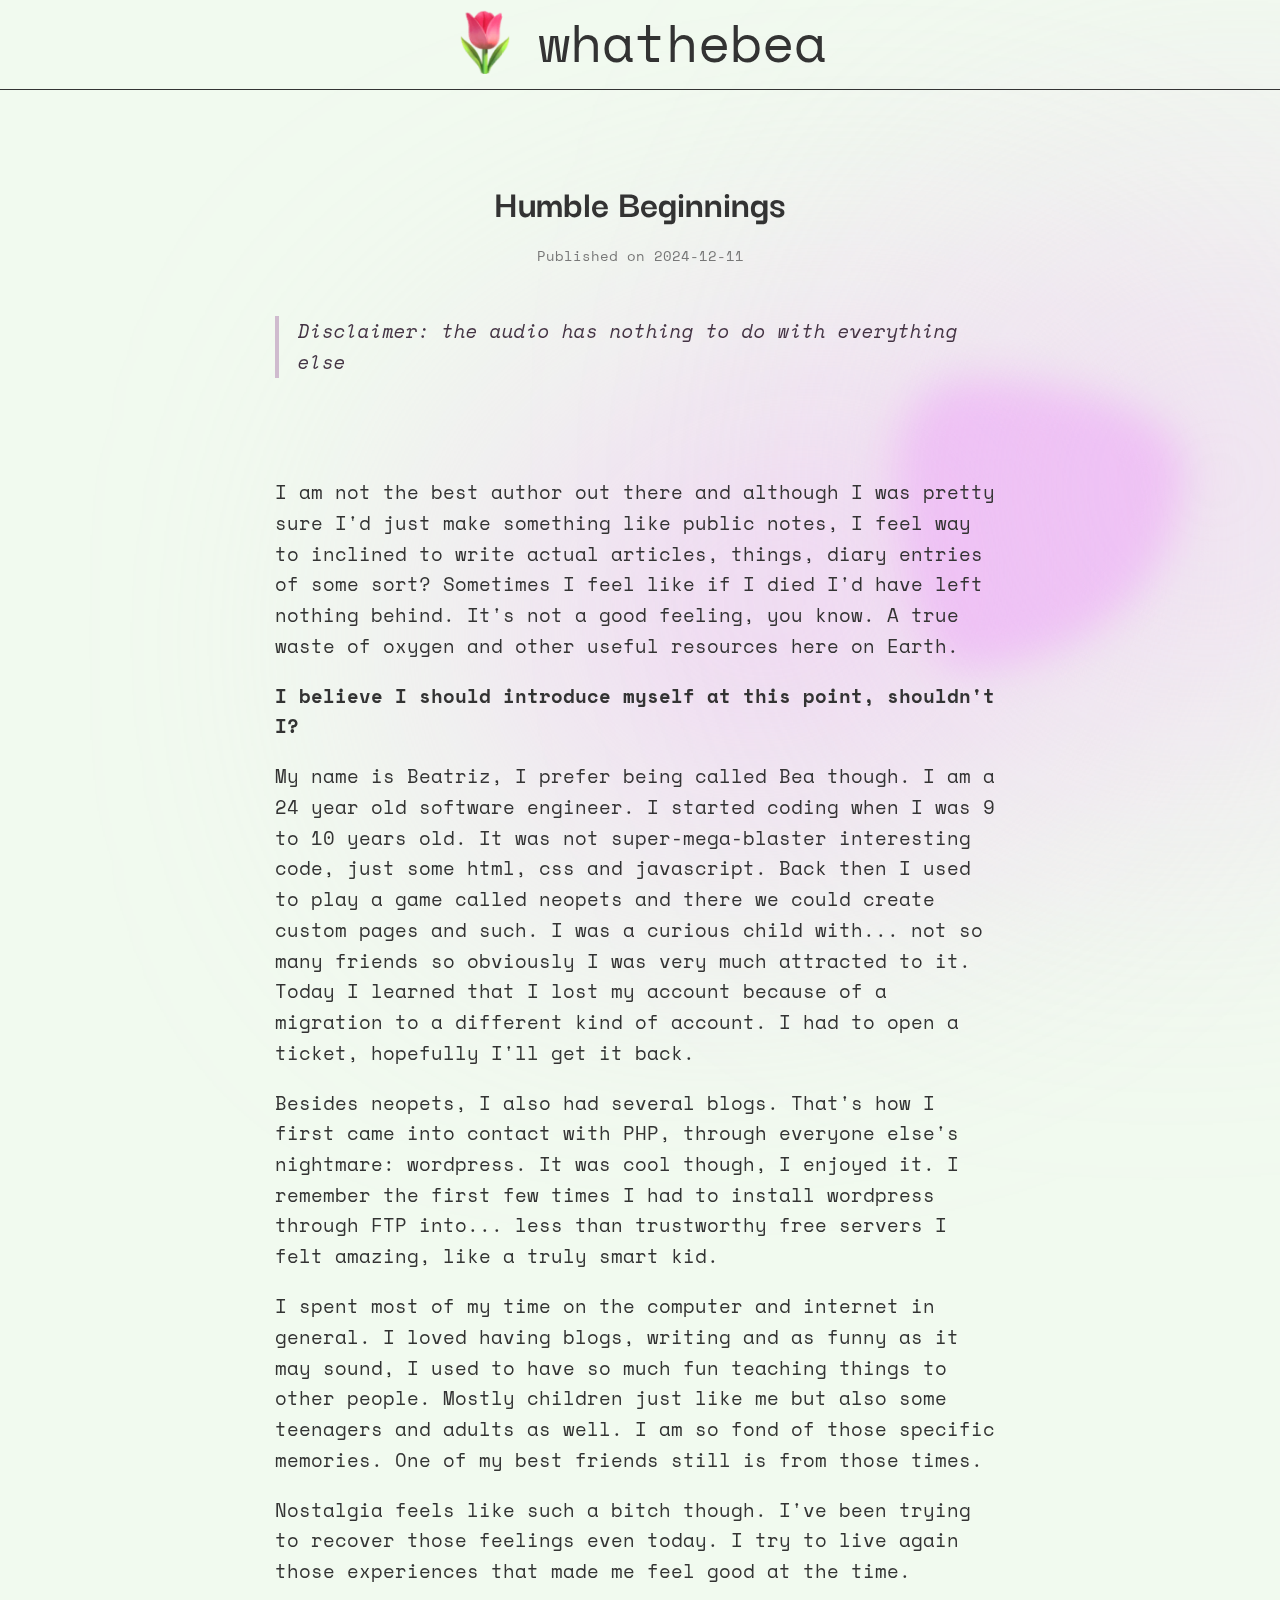
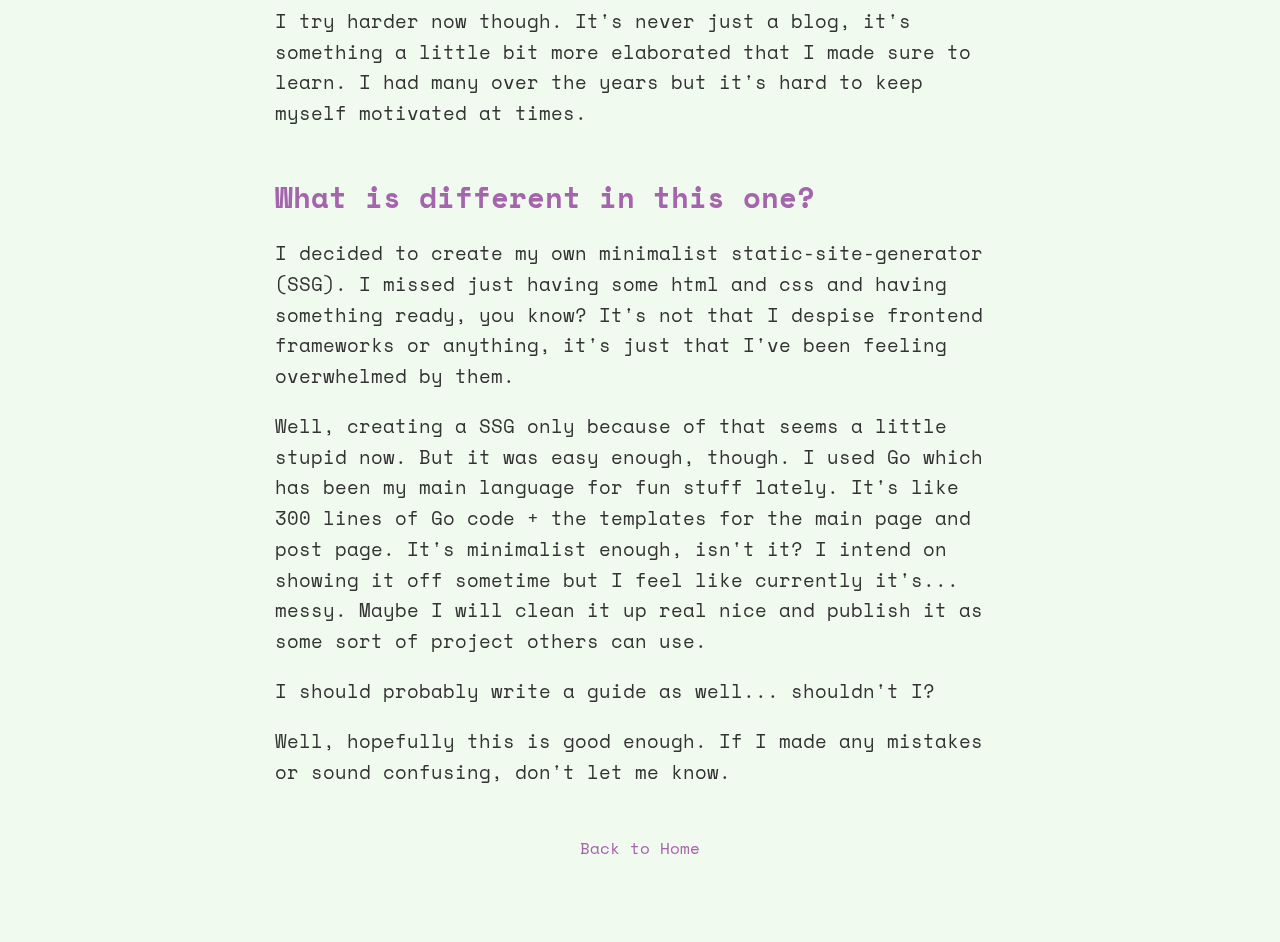
==== introduction.html @ f908b26f "first post" ====
<!DOCTYPE html>
<html lang="en">
<head>
    <meta charset="UTF-8">
    <title>Humble Beginnings - whathebea</title>
    <link rel="stylesheet" href="styles.css">
</head>
<body>
    <header class="header">
        <h1 class="header-title">
            <a href="index.html">
                <img src="assets/Tulip.png" alt="Tulip" class="header-tulip"/>
                whathebea
            </a>
        </h1>
        <div class="black-line"></div>
    </header>
    
    <div class="animation-container">
        <div class="shape1"></div>
        <div class="shape2"></div>
        <div class="shape3"></div>
    </div>
    
    <div class="post-page-container">
        <h2 class="post-title">Humble Beginnings</h2>
        <p class="post-meta">Published on 2024-12-11</p>
        <div class="post-content">
            <blockquote>
<p>Disclaimer: the audio has nothing to do with everything else</p>
</blockquote>
<div><iframe width="300" height="60" src="https://vocaroo.com/embed/1cDn99GsMZhn?autoplay=0" frameborder="0" allow="autoplay"></iframe><br><a href="https://voca.ro/1cDn99GsMZhn" title="Vocaroo Voice Recorder" target="_blank"></a></div>
<p>I am not the best author out there and although I was pretty sure I'd just make something like public notes, I feel way to inclined to write actual articles, things, diary entries of some sort? Sometimes I feel like if I died I'd have left nothing behind. It's not a good feeling, you know. A true waste of oxygen and other useful resources here on Earth.</p>
<p><strong>I believe I should introduce myself at this point, shouldn't I?</strong></p>
<p>My name is Beatriz, I prefer being called Bea though. I am a 24 year old software engineer. I started coding when I was 9 to 10 years old. It was not super-mega-blaster interesting code, just some html, css and javascript. Back then I used to play a game called neopets and there we could create custom pages and such. I was a curious child with... not so many friends so obviously I was very much attracted to it. Today I learned that I lost my account because of a migration to a different kind of account. I had to open a ticket, hopefully I'll get it back.</p>
<p>Besides neopets, I also had several blogs. That's how I first came into contact with PHP, through everyone else's nightmare: wordpress. It was cool though, I enjoyed it. I remember the first few times I had to install wordpress through FTP into... less than trustworthy free servers I felt amazing, like a truly smart kid.</p>
<p>I spent most of my time on the computer and internet in general. I loved having blogs, writing and as funny as it may sound, I used to have so much fun teaching things to other people. Mostly children just like me but also some teenagers and adults as well. I am so fond of those specific memories. One of my best friends still is from those times.</p>
<p>Nostalgia feels like such a bitch though. I've been trying to recover those feelings even today. I try to live again those experiences that made me feel good at the time.</p>
<p>I try harder now though. It's never just a blog, it's something a little bit more elaborated that I made sure to learn. I had many over the years but it's hard to keep myself motivated at times.</p>
<h2 id="what-is-different-in-this-one">What is different in this one?</h2>
<p>I decided to create my own minimalist static-site-generator (SSG). I missed just having some html and css and having something ready, you know? It's not that I despise frontend frameworks or anything, it's just that I've been feeling overwhelmed by them.</p>
<p>Well, creating a SSG only because of that seems a little stupid now. But it was easy enough, though. I used Go which has been my main language for fun stuff lately. It's like 300 lines of Go code + the templates for the main page and post page. It's minimalist enough, isn't it? I intend on showing it off sometime but I feel like currently it's... messy. Maybe I will clean it up real nice and publish it as some sort of project others can use.</p>
<p>I should probably write a guide as well... shouldn't I?</p>
<p>Well, hopefully this is good enough. If I made any mistakes or sound confusing, don't let me know.</p>

        </div>
        <p class="back-link"><a href="index.html">Back to Home</a></p>
    </div>
</body>
</html>
---- styles.css ----
@import url('https://fonts.googleapis.com/css2?family=Darker+Grotesque:wght@700&family=Red+Hat+Mono:ital,wght@0,300..700;1,300..700&family=Space+Mono:ital,wght@0,400;0,700;1,400;1,700&display=swap');

* {
  margin: 0;
  padding: 0;
  box-sizing: border-box;
}

body {
  font-family: "Space Mono", monospace;
  background-color: #F1FAEF;
  color: #333;
  line-height: 1.6;
}

h1, h2, h3, h4, h5, h6 {
  color: #333;
  margin-bottom: 0.5em;
}

ul, ol {
  list-style: none;
  padding-left: 0;
  margin-bottom: 1em;
}

ul li, ol li {
  margin-bottom: 0.5em;
}

a {
  text-decoration: none;
  color: #007acc;
  transition: color 0.3s ease;
}

a:hover {
  text-decoration: underline;
}

.header {
  display: flex;
  flex-direction: column;
  align-items: center; 
  justify-content: center;
  margin-bottom: 20px;
}

.header-title {
  display: flex;
  align-items: center;
  justify-content: center;
  font-size: 3.3rem;
  font-weight: 400;
  margin-bottom: 5px; 
}

.header-title a {
  display: flex;
  align-items: center;
  text-decoration: none;
  color: inherit;
}

.header-title a:hover {
  text-decoration: none;
}

.header-tulip {
  max-width: 90px;
  max-height: 90px;
  margin-right: 20px; 
}

.black-line {
  width: 100%;
  height: 1px;
  background-color: #333;
}

.bio {
  display: flex;
  flex-direction: column;
  align-items: center;
  justify-content: center;
  margin-top: 20px;
}

.bio p {
  font-size: 1.2rem;
  text-align: center;
}

.animation-container {
  background: #F1FAEF;
  position: fixed;
  z-index: -9;
  height: 100%;
  width: 100%;
}

.shape1, .shape2, .shape3 {
  position: absolute;
  background: #EFC3F5;
  filter: blur(20px);
}

.shape1 {
  top: 30%;
  left: 70%;
  width: 18rem;
  height: 18rem;
  border-radius: 24% 76% 77% 23% / 30% 30% 70% 70%;
  animation: shape1 20s infinite;
}

.shape2 {
  top: 33%;
  left: 40%;
  width: 35rem;
  height: 25rem;
  border-radius: 73% 27% 77% 23% / 53% 4% 96% 47%;
  filter: blur(12rem);
  animation: shape2 35s infinite;
}

.shape3 {
  top: 20%;
  left: 80%;
  width: 25rem;
  height: 25rem;
  border-radius: 70% 30% 80% 20% / 42% 25% 75% 58%;
  filter: blur(14rem);
  animation: shape3 35s infinite;
}

@keyframes shape1 {
  0% {
    transform: translate(0, 0);
    border-radius: 24% 76% 77% 23% / 30% 30% 70% 70%;
  }

  25% {
    transform: translate(-55%, -10%);
    border-radius: 28% 72% 81% 19% / 78% 25% 75% 22%;
    height: 40rem;
    width: 70rem;
  }

  50% {
    transform: translate(-90%, -10%);
    border-radius: 60% 40% 0% 100% / 1% 74% 26% 99%;
  }

  75% {
    transform: translate(-30%, -10%);
    border-radius: 0% 100% 100% 0% / 0% 100% 100% 0%;
    height: 30rem;
    width: 45rem;
  }

  100% {
    transform: translate(0%, 0%);
    border-radius: 24% 76% 77% 23% / 30% 30% 70% 70%;
  }
}

@keyframes shape2 {
  0% {
    transform: translate(0, 0);
    border-radius: 73% 27% 77% 23% / 53% 4% 96% 47%;
  }

  25% {
    transform: translate(-55%, -55%);
    border-radius: 28% 72% 81% 19% / 78% 25% 75% 22%;
    height: 50rem;
    width: 50rem;
  }

  50% {
    transform: translate(-70%, -70%);
    border-radius: 60% 40% 0% 100% / 1% 74% 26% 99%;
  }

  75% {
    transform: translate(-30%, -30%);
    border-radius: 0% 100% 100% 0% / 0% 100% 100% 0%;
  }

  100% {
    transform: translate(0%, 0%);
    border-radius: 73% 27% 77% 23% / 53% 4% 96% 47%;
  }
}

@keyframes shape3 {
  0% {
    transform: translate(0, 0);
    border-radius: 70% 30% 80% 20% / 42% 25% 75% 58%;
  }

  25% {
    transform: translate(-125%, -25%);
    border-radius: 28% 72% 81% 19% / 78% 25% 75% 22%;
    height: 50rem;
    width: 50rem;
  }

  50% {
    transform: translate(-90%, -35%);
    border-radius: 60% 40% 0% 100% / 1% 74% 26% 99%;
  }

  75% {
    transform: translate(-30%, -40%);
    border-radius: 0% 100% 100% 0% / 0% 100% 100% 0%;
  }

  100% {
    transform: translate(0%, 0%);
    border-radius: 70% 30% 80% 20% / 42% 25% 75% 58%;
  }
}

.post-container {
  position: relative; 
  display: flex;
  flex-direction: column;
  align-items: center;
  padding: 40px 20px; 
  width: 80%;
  max-width: 800px; 
  margin: 40px auto;
  border-radius: 10px; 
  z-index: 1; 
}

.post-page-container {
  position: relative; 
  display: flex;
  flex-direction: column;
  align-items: center;
  padding: 40px 20px; 
  width: 80%;
  max-width: 800px; 
  margin: 40px auto;
  border-radius: 10px;
  z-index: 1; 
}

.post-title {
  font-family: "Darker Grotesque", sans-serif;
  font-size: 2.5rem;
  color: #333;
  margin-bottom: 10px;
  text-align: center;
}

.post-meta {
  color: #777;
  font-size: 0.9em;
  margin-bottom: 20px; /* Space below meta */
  text-align: center;
  width: 100%;
}

.post-content {
  font-size: 1.2rem;
  line-height: 1.8;
  color: #333;
  width: 100%;
  padding: 0 15px; 
}

.back-link {
  text-align: center;
  margin-top: 30px;
  width: 100%;
}


.post-section-title,
.post-section-content {
  width: 100%;
  text-align: left;
  margin: 0;
  padding-bottom: 10px;
}

.post-container ul {
  display: grid;
  grid-template-columns: repeat(auto-fit, minmax(200px, 1fr));
  gap: 20px;
  width: 100%;
  margin-top: 20px;
}

.post-container li {
  background-color: transparent;
  border: 1px solid #0F1020;
  border-radius: 20px;
  box-shadow: 4px 4px 0 0 rgba(0, 0, 0, 0.1);
  padding: 15px;
}

.post-container a {
  color: #A465AC;
  font-size: 1.5em;
  text-decoration: none;
}

.post-container a:hover {
  text-decoration: underline;
}

.post-meta-index {
  display: block;
  margin-top: 5px;
  font-size: 0.9em;
  color: #333;
}


@media (min-width: 1200px) {
  .header-title {
    font-size: 3.3rem;
  }

  .header-tulip {
    max-width: 90px;
    max-height: 90px;
    margin-right: 20px;
  }

  .post-title {
    font-size: 2.5rem;
  }

  .post-content {
    font-size: 1.2rem;
  }

  .post-container ul {
    grid-template-columns: repeat(auto-fit, minmax(200px, 1fr));
  }
}

@media (max-width: 1199px) and (min-width: 768px) {
  .header-title {
    font-size: 3rem;
  }

  .header-tulip {
    max-width: 80px;
    max-height: 80px;
    margin-right: 15px;
  }

  .post-container {
    width: 85%;
    padding: 35px 15px;
  }

  .post-title {
    font-size: 2.2rem;
  }

  .post-content {
    font-size: 1.1rem;
  }

  .post-container ul {
    grid-template-columns: repeat(auto-fit, minmax(180px, 1fr));
  }
}

@media (max-width: 767px) {
  .header-title {
    font-size: 2.5rem;
  }

  .header-tulip {
    max-width: 70px;
    max-height: 70px;
    margin-right: 10px;
  }

  .post-container {
    width: 90%;
    padding: 30px 10px;
  }

  .post-title {
    font-size: 2rem;
  }

  .post-content {
    font-size: 1rem;
  }

  /* Adjust grid columns */
  .post-container ul {
    grid-template-columns: repeat(auto-fit, minmax(100%, 1fr));
  }
}

/* Extra Small Screens */
@media (max-width: 480px) {
  .header-title {
    font-size: 5rem!important;
  }

  .bio {
    font-size: 1.25rem;
  }

  .header-tulip {
    max-width: 60px;
    max-height: 60px;
    margin-right: 5px;
  }

  .post-container {
    width: 95%;
    padding: 20px 5px;
  }

  .post-title {
    font-size: 1.8rem;
  }

  .post-content {
    font-size: 0.9rem;
  }

  .post-container ul {
    grid-template-columns: 1fr;
  }
}


.post-page-container a {
  color: #A465AC!important;
  text-decoration: none;
}

.post0-page-container a:hover {
  text-decoration: underline;
}

.post-content h1,
.post-content h2,
.post-content h3,
.post-content h4,
.post-content h5,
.post-content h6 {
  color: #A465AC!important;
  margin-top: 1.5em;
  margin-bottom: 0.5em;
}

.post-content p {
  margin-bottom: 1em;
  line-height: 1.6;
}

.post-content img {
  max-width: 100%;
  height: auto;
  border-radius: 5px;
  margin-bottom: 1em;
}

.post-content blockquote {
  border-left: 4px solid #cfbbce;
  padding-left: 1em;
  color: #443444;
  margin: 1.5em 0;
  font-style: italic;
}

.post-content pre {
  background-color: hsl(0, 0%, 100%, 0.2);
  padding: 1em;
  overflow-x: auto;
  border-radius: 5px;
  margin-bottom: 1em;
  border: 1px solid #ddd;
  backdrop-filter: blur(30px);
}

.post-content code {
  padding: 0.2em 0.4em;
  border-radius: 3px;
}

.post-content table {
  background-color: #F1FAEF;
  width: 100%;
  border-collapse: collapse;
  margin-bottom: 1em;
}

.post-content th,
.post-content td {
  border: 1px solid #6a7f65;
  padding: 0.8em;
  text-align: left;
}

.post-content th {
  background-color: #f2f2f2;
}

.post-content hr {
  border: none;
  border-top: 1px solid #a85a9f;
  margin: 2em 0;
}

.post-content ul,
.post-content ol {
  padding-left: 1.5em;
  margin-bottom: 1em;
}

.post-content ul li,
.post-content ol li {
  margin-bottom: 0.5em;
}
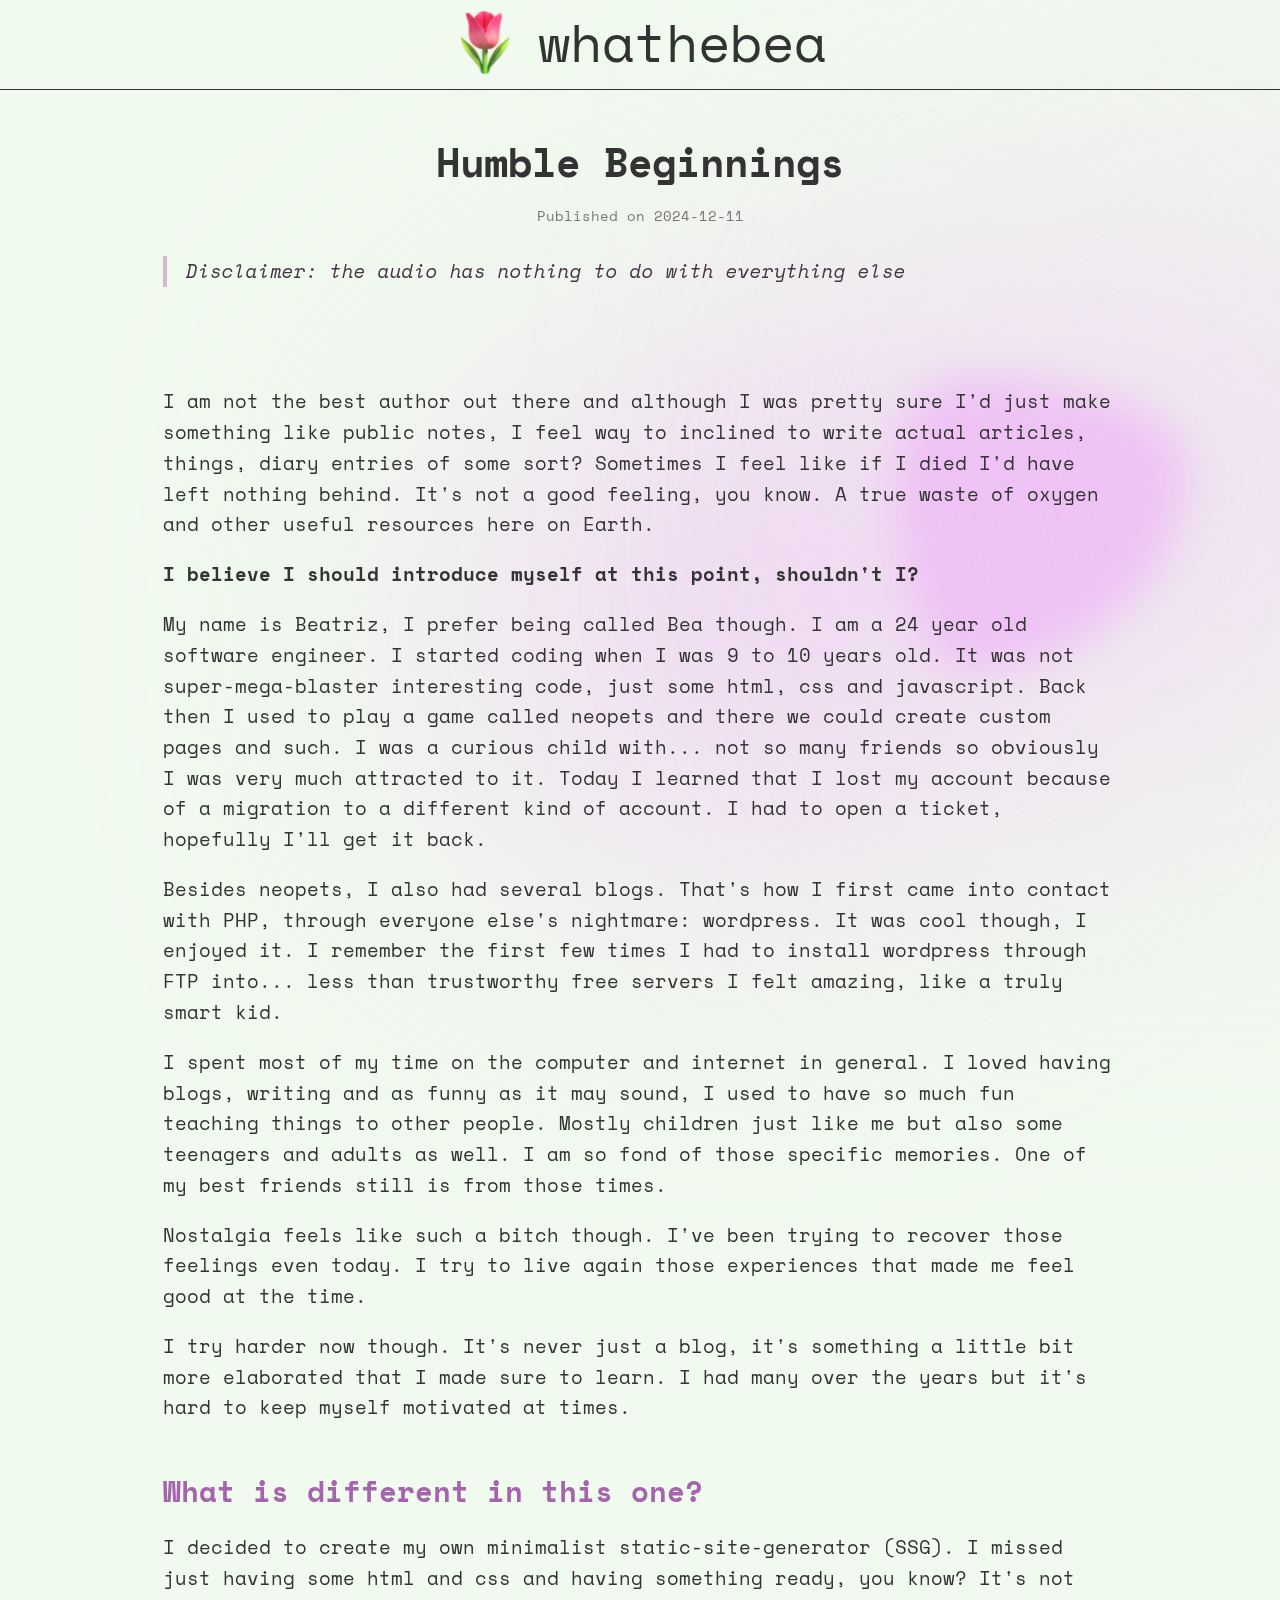
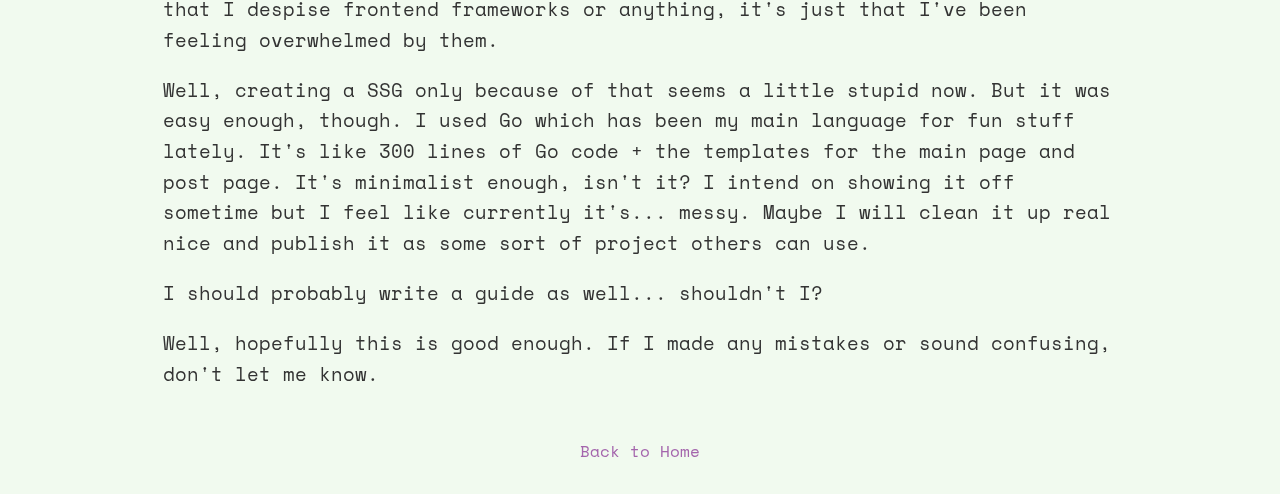
==== commit 2426ebab: "responsive mobile" ====
--- a/introduction.html
+++ b/introduction.html
@@ -2,6 +2,7 @@
 <html lang="en">
 <head>
     <meta charset="UTF-8">
+    <meta name="viewport" content="width=device-width, initial-scale=1.0">
     <title>Humble Beginnings - whathebea</title>
     <link rel="stylesheet" href="styles.css">
 </head>
--- a/styles.css
+++ b/styles.css
@@ -30,7 +30,6 @@
 
 a {
   text-decoration: none;
-  color: #007acc;
   transition: color 0.3s ease;
 }
 
@@ -50,7 +49,7 @@
   display: flex;
   align-items: center;
   justify-content: center;
-  font-size: 3.3rem;
+  font-size: 2.7rem;
   font-weight: 400;
   margin-bottom: 5px; 
 }
@@ -228,10 +227,9 @@
   display: flex;
   flex-direction: column;
   align-items: center;
-  padding: 40px 20px; 
-  width: 80%;
-  max-width: 800px; 
-  margin: 40px auto;
+  padding: 20px; 
+  width: 100%;
+  margin:0 auto;
   border-radius: 10px; 
   z-index: 1; 
 }
@@ -241,16 +239,14 @@
   display: flex;
   flex-direction: column;
   align-items: center;
-  padding: 40px 20px; 
-  width: 80%;
-  max-width: 800px; 
-  margin: 40px auto;
+  padding: 20px; 
+  width: 100%;
+  margin: 10px auto;
   border-radius: 10px;
   z-index: 1; 
 }
 
 .post-title {
-  font-family: "Darker Grotesque", sans-serif;
   font-size: 2.5rem;
   color: #333;
   margin-bottom: 10px;
@@ -260,7 +256,6 @@
 .post-meta {
   color: #777;
   font-size: 0.9em;
-  margin-bottom: 20px; /* Space below meta */
   text-align: center;
   width: 100%;
 }
@@ -323,119 +318,33 @@
 
 
 @media (min-width: 1200px) {
+  .post-container { 
+    width: 80%;
+
+  }
+  .post-page-container {
+    max-width: 80%;
+  }
   .header-title {
     font-size: 3.3rem;
-  }
-
-  .header-tulip {
-    max-width: 90px;
-    max-height: 90px;
-    margin-right: 20px;
-  }
-
-  .post-title {
-    font-size: 2.5rem;
-  }
-
-  .post-content {
-    font-size: 1.2rem;
-  }
-
-  .post-container ul {
-    grid-template-columns: repeat(auto-fit, minmax(200px, 1fr));
-  }
-}
-
-@media (max-width: 1199px) and (min-width: 768px) {
-  .header-title {
-    font-size: 3rem;
-  }
-
-  .header-tulip {
-    max-width: 80px;
-    max-height: 80px;
-    margin-right: 15px;
-  }
-
-  .post-container {
-    width: 85%;
-    padding: 35px 15px;
-  }
-
-  .post-title {
-    font-size: 2.2rem;
-  }
-
-  .post-content {
-    font-size: 1.1rem;
-  }
-
-  .post-container ul {
-    grid-template-columns: repeat(auto-fit, minmax(180px, 1fr));
-  }
-}
-
-@media (max-width: 767px) {
-  .header-title {
-    font-size: 2.5rem;
   }
 
   .header-tulip {
     max-width: 70px;
     max-height: 70px;
-    margin-right: 10px;
-  }
-
-  .post-container {
-    width: 90%;
-    padding: 30px 10px;
+    margin-right: 20px;
   }
 
   .post-title {
-    font-size: 2rem;
+    font-size: 2.5rem;
   }
 
   .post-content {
-    font-size: 1rem;
-  }
-
-  /* Adjust grid columns */
+    font-size: 1.2rem;
+  }
+
   .post-container ul {
-    grid-template-columns: repeat(auto-fit, minmax(100%, 1fr));
-  }
-}
-
-/* Extra Small Screens */
-@media (max-width: 480px) {
-  .header-title {
-    font-size: 5rem!important;
-  }
-
-  .bio {
-    font-size: 1.25rem;
-  }
-
-  .header-tulip {
-    max-width: 60px;
-    max-height: 60px;
-    margin-right: 5px;
-  }
-
-  .post-container {
-    width: 95%;
-    padding: 20px 5px;
-  }
-
-  .post-title {
-    font-size: 1.8rem;
-  }
-
-  .post-content {
-    font-size: 0.9rem;
-  }
-
-  .post-container ul {
-    grid-template-columns: 1fr;
+    grid-template-columns: repeat(auto-fit, minmax(200px, 1fr));
   }
 }
 
